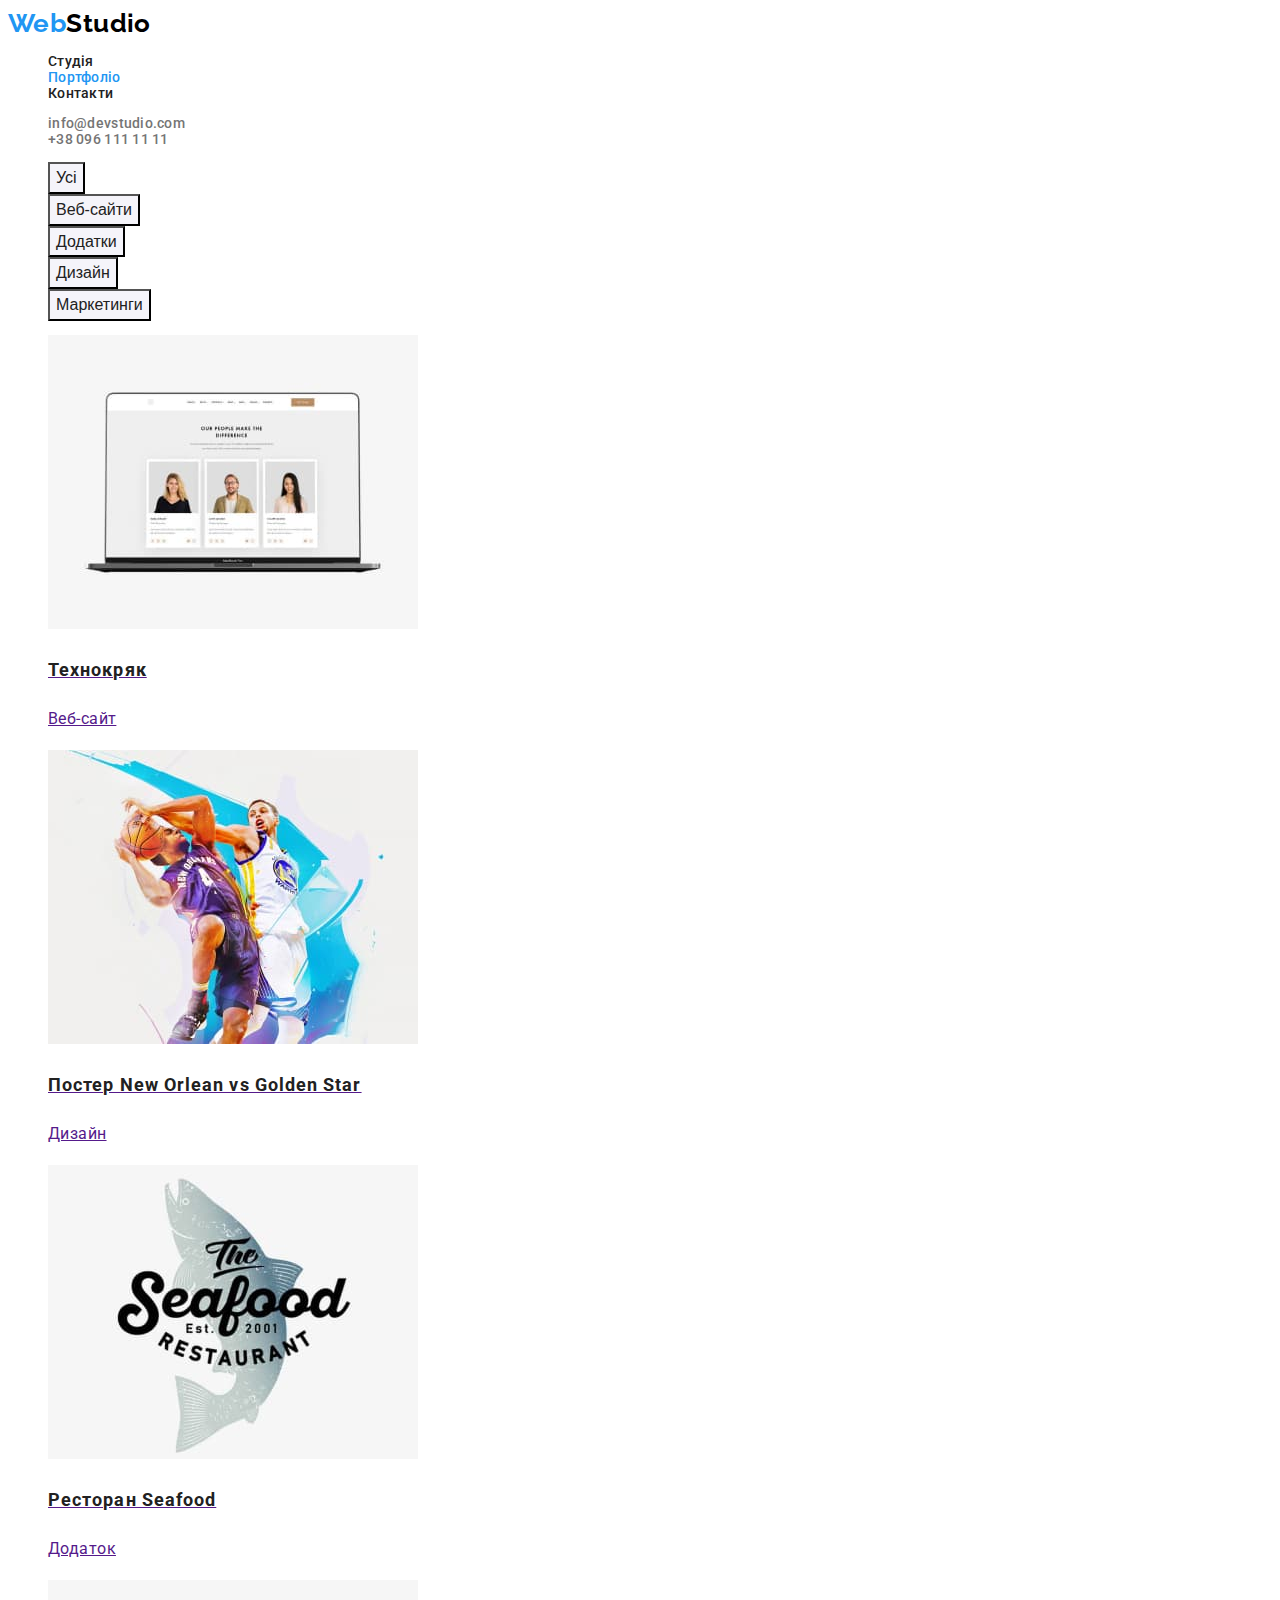
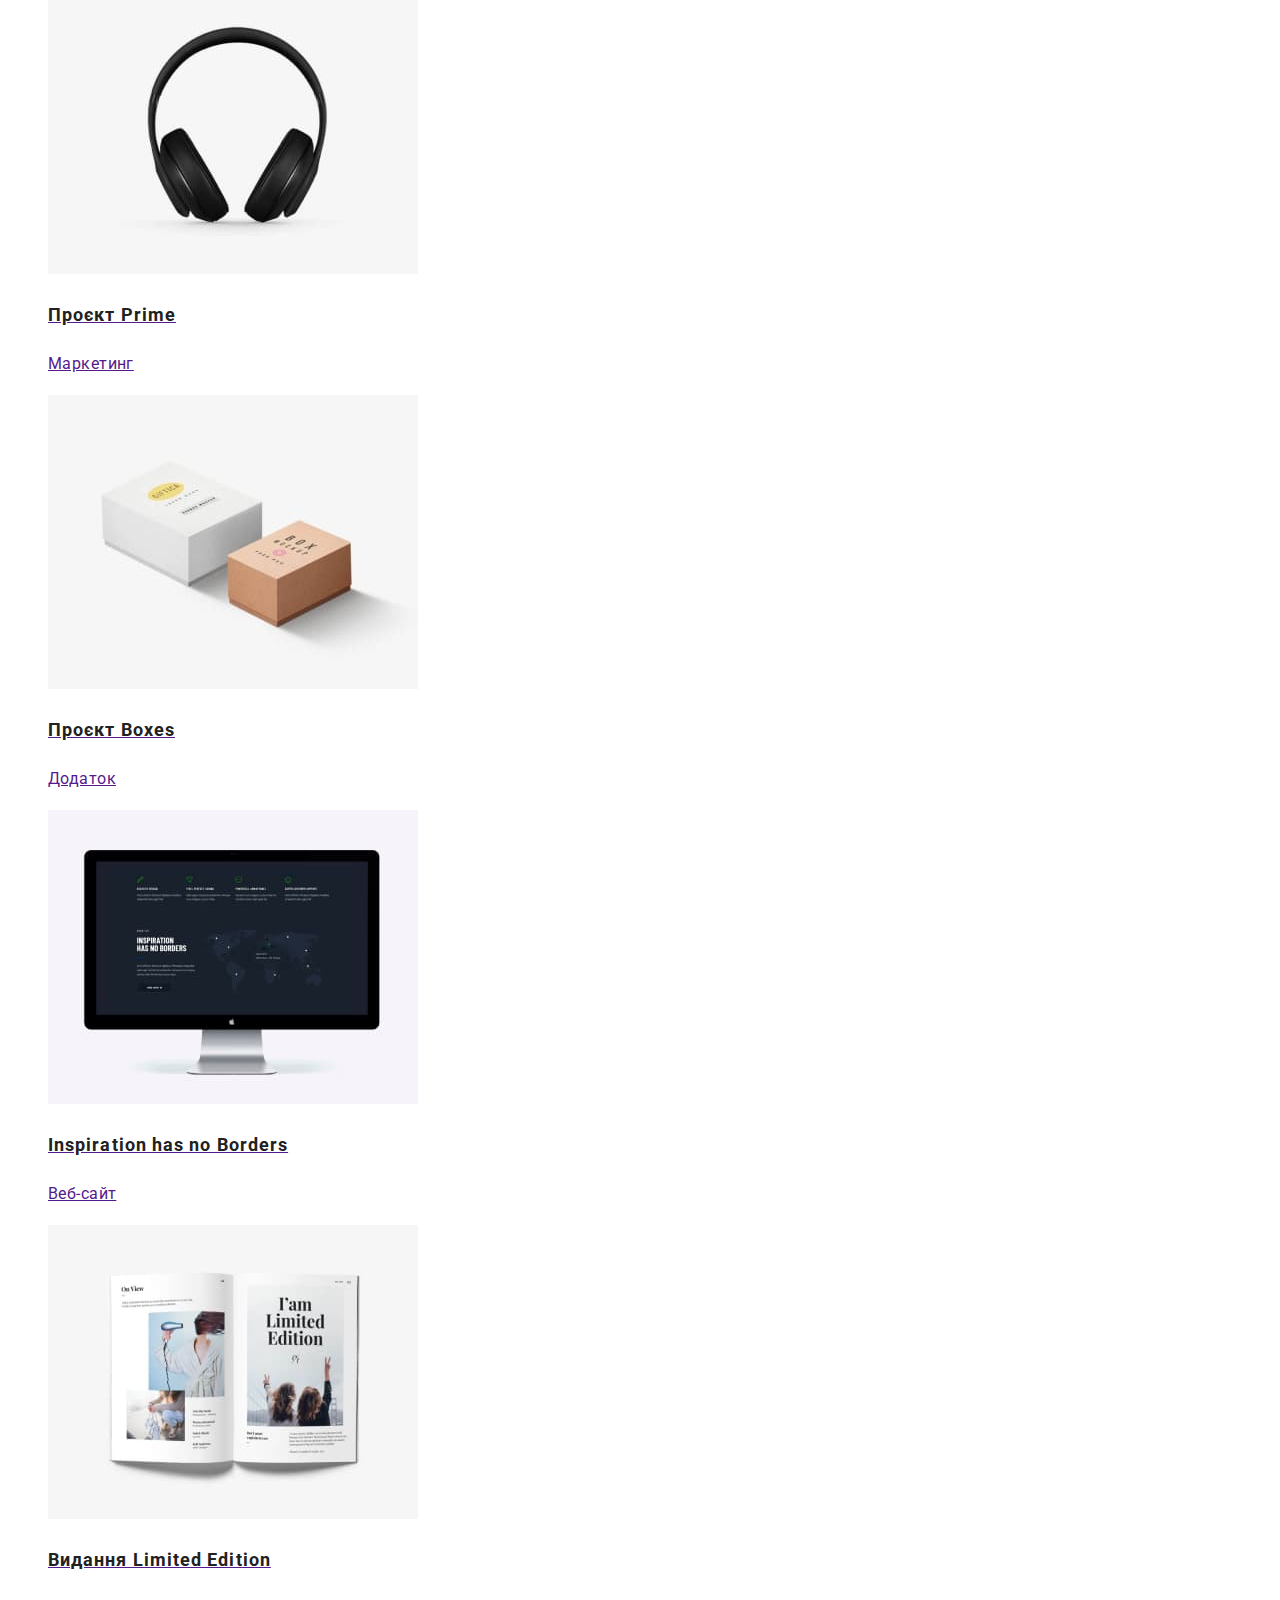
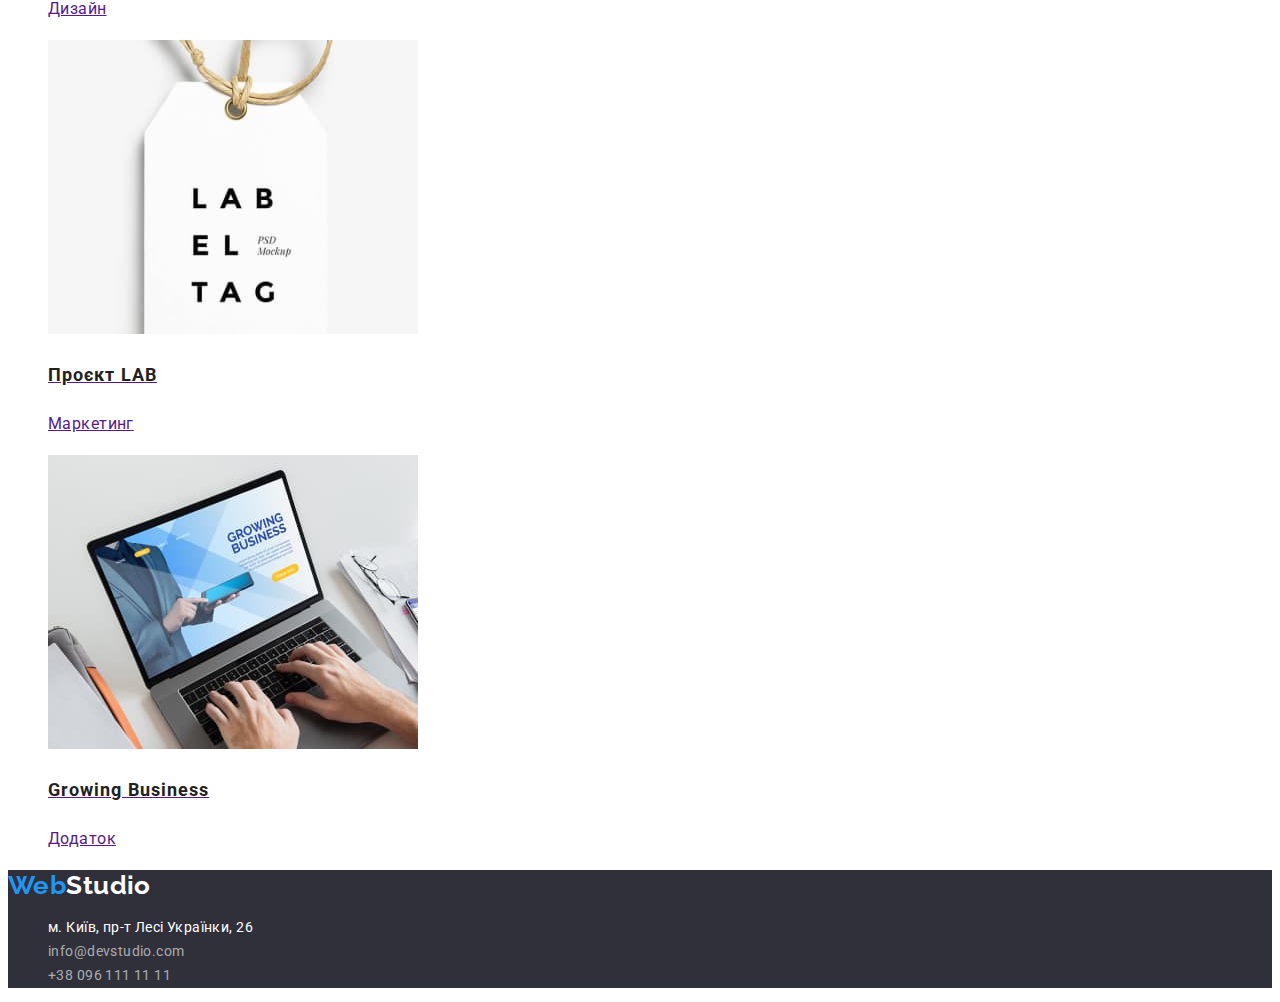
==== portfolio.html @ 7e8fb98e "added files from hw2" ====
<!DOCTYPE html>
<html lang="uk">
  <head>
    <meta charset="UTF-8" />
    <meta http-equiv="X-UA-Compatible" content="IE=edge" />
    <meta name="viewport" content="width=device-width, initial-scale=1.0" />
    <title>Портфоліо</title>
    <link rel="preconnect" href="https://fonts.googleapis.com" />
    <link rel="preconnect" href="https://fonts.gstatic.com" crossorigin />
    <link
      href="https://fonts.googleapis.com/css2?family=Raleway:wght@700&family=Roboto:wght@400;500;700;900&display=swap"
      rel="stylesheet"
    />
    <link rel="stylesheet" href="./css/styles.css" />
  </head>
  <body>
    <header>
      <nav>
        <a class="logo" href="index.html" lang="en"><span>Web</span>Studio</a>

        <ul class="nav-bar list">
          <li><a class="link" href="./index.html">Студія</a></li>
          <li><a class="link current" href="./portfolio.html">Портфоліо</a></li>
          <li><a class="link" href="">Контакти</a></li>
        </ul>
      </nav>
      <ul class="contact-bar list">
        <li>
          <a class="link" href="mailto:info@devstudio.com"
            >info@devstudio.com</a
          >
        </li>
        <li><a class="link" href="tel:+380961111111">+38 096 111 11 11</a></li>
      </ul>
    </header>
    <main>
      <section class="portfolio">
        <h1>Портфоліо</h1>
        <ul class="list">
          <li><button class="filter-button" type="button">Усі</button></li>
          <li>
            <button class="filter-button" type="button">Веб-сайти</button>
          </li>
          <li><button class="filter-button" type="button">Додатки</button></li>
          <li><button class="filter-button" type="button">Дизайн</button></li>
          <li>
            <button class="filter-button" type="button">Маркетинги</button>
          </li>
        </ul>
        <ul class="list">
          <li>
            <a href="">
              <img
                src="./images/portfolio1.jpg"
                alt="ноутбук з веб-сторінкою"
                width="370"
              />
              <h2>Технокряк</h2>
              <p>Веб-сайт</p>
            </a>
          </li>
          <li>
            <a href="">
              <img
                src="./images/portfolio2.jpg"
                alt="два баскетболісти"
                width="370"
              />
              <h2>Постер New Orlean vs Golden Star</h2>
              <p>Дизайн</p>
            </a>
          </li>
          <li>
            <a href="">
              <img
                src="./images/portfolio3.jpg"
                alt="назва закладу на фоні риби"
                width="370"
              />
              <h2>Ресторан Seafood</h2>
              <p>Додаток</p>
            </a>
          </li>
          <li>
            <a href="">
              <img
                src="./images/portfolio4.jpg"
                alt="великі чорні навушники"
                width="370"
              />
              <h2>Проєкт Prime</h2>
              <p>Маркетинг</p>
            </a>
          </li>
          <li>
            <a href="">
              <img
                src="./images/portfolio5.jpg"
                alt="дві картонні коробки"
                width="370"
              />
              <h2>Проєкт Boxes</h2>
              <p>Додаток</p>
            </a>
          </li>
          <li>
            <a href="">
              <img
                src="./images/portfolio6.jpg"
                alt="монітор з зображенням мапи та інтерфейсу"
                width="370"
              />
              <h2>Inspiration has no Borders</h2>
              <p>Веб-сайт</p>
            </a>
          </li>
          <li>
            <a href="">
              <img
                src="./images/portfolio7.jpg"
                alt="книга з ілюстраціями"
                width="370"
              />
              <h2>Видання Limited Edition</h2>
              <p>Дизайн</p>
            </a>
          </li>
          <li>
            <a href="">
              <img
                src="./images/portfolio8.jpg"
                alt="бірка з надписом на мотузці"
                width="370"
              />
              <h2>Проєкт LAB</h2>
              <p>Маркетинг</p>
            </a>
          </li>
          <li>
            <a href="">
              <img
                src="./images/portfolio9.jpg"
                alt="ноутбук з відкритою веб-сторінкою"
                width="370"
              />
              <h2>Growing Business</h2>
              <p>Додаток</p>
            </a>
          </li>
        </ul>
      </section>
    </main>
    <footer class="footer-wrap">
      <a class="logo" href="index.html"><span>Web</span>Studio</a>
      <address>
        <ul class="list">
          <li>
            <a
              class="address-item link"
              href="https://goo.gl/maps/MY8MadKQu6cBYBUQA"
              >м. Київ, пр-т Лесі Українки, 26</a
            >
          </li>
          <li>
            <a class="link" href="mailto:info@devstudio.com"
              >info@devstudio.com</a
            >
          </li>
          <li>
            <a class="link" href="tel:+380961111111">+38 096 111 11 11</a>
          </li>
        </ul>
      </address>
    </footer>
  </body>
</html>
---- css/styles.css ----
/* Main colors */
/* Background color & H1 header color  - #FFFFFF */
/* Second background color             - #F5F4FA */
/* Hero & Footer bg color              - #2F303A */
/* Main headers color                  - #212121 */
/* Hover & Company name color          - #2196F3 */
/* Company name color                  - #000000 */
/* Main text color                     - #757575 */
/* Footer contacts color               - rgba(255, 255, 255, 0.6) */

/* Portfolio */
/* Portfolio border color for articles - #EEEEEE; */

/* Common style */
:root {
    --primary-bg-color: #FFFFFF;
    --secondary-br-color: #F5F4FA;
    --footer-hero-color: #2F303A;
    --primary-header-color: #212121;
    --accent-color: #2196F3;
    --primary-text-color: #757575;
    --secondary-text-color: #FFFFFF;
    --footer-contacts-color: rgba(255, 255, 255, 0.6);
    --company-name-color: #000000;
    --portfolio-border-color: #EEEEEE;
}

.list {
    list-style: none;
}

.link {
    text-decoration: none;
    color: inherit;
}

body {
    font-family: 'Roboto', sans-serif;
    font-style: normal;
    font-weight: 400;
    font-size: 14px;
    line-height: 1.71;
    letter-spacing: 0.03em;
    color: var(--primary-text-color);
    background: var(--primary-bg-color);
}

/* Header */
.logo {
    font-family: 'Raleway', sans-serif;
    font-weight: 700;
    font-size: 26px;
    line-height: 1.2;
    text-decoration: none;
    color: var(--company-name-color);
}

.logo>span {
    color: var(--accent-color);
}

.nav-bar,
.contact-bar {
    font-weight: 500;
    font-size: 14px;
    line-height: 1.14;
    letter-spacing: 0.02em;
}

.nav-bar,
.nav-bar .link:visited {
    color: var(--primary-header-color);
}

.nav-bar .link:hover,
.nav-bar .link:focus,
.contact-bar .link:hover,
.contact-bar .link:focus,
.nav-bar .link.current {
    color: var(--accent-color);
}

/* Footer */
.footer-wrap {
    background-color: var(--footer-hero-color);
    color: var(--footer-contacts-color);
}

.footer-wrap .link {
    font-style: normal;
}

.footer-wrap .logo,
.address-item {
    color: var(--secondary-text-color);
}

.footer-wrap .link:hover,
.footer-wrap .linl:focus {
    color: var(--accent-color);
}

/* Main page (main) */
/* Section 1 (Hero) */
.hero {
    letter-spacing: 0.06em;
    background-color: var(--footer-hero-color);
    color: var(--secondary-text-color);
}

.hero h1 {
    font-weight: 900;
    font-size: 44px;
    line-height: 1.5;
    text-align: center;
    text-transform: uppercase;
}

.order-button {
    font-weight: 700;
    font-size: 16px;
    line-height: 1.88;
    text-align: center;
    background: var(--accent-color);
    color: inherit;
}

/* Section 2 (Features) */

.features h2 {
    display: none;
}

.features h3 {
    font-weight: 700;
    font-size: 14px;
    line-height: 1.14;
    text-transform: uppercase;
    color: var(--primary-header-color);
}

/* Section 3 (Occupation) */
.occupation h2 {
    font-weight: 700;
    font-size: 36px;
    line-height: 1.17;
    text-align: center;
    color: var(--primary-header-color);
}

/* Section 4 (Our team) */
.team {
    background-color: var(--secondary-br-color);
}

.team h2 {
    font-weight: 700;
    font-size: 36px;
    line-height: 1.17;
    text-align: center;
    color: var(--primary-header-color);
}

.team li {
    background-color: var(--primary-bg-color);
}

.team h3 {
    font-weight: 500;
    font-size: 16px;
    line-height: 1.19;
    text-align: center;
    color: var(--primary-header-color);
}

.team p {
    font-size: 16px;
    line-height: 1.19;
    text-align: center;
}

/* Portfolio page (main) */
/* Section 1 (Portfolio) */
.portfolio h1 {
    display: none;
}

.portfolio h2 {
    font-weight: 700;
    font-size: 18px;
    line-height: 2.0;
    letter-spacing: 0.06em;
    color: var(--primary-header-color);
}

.portfolio p {
    font-size: 16px;
    line-height: 1.88;
}


.filter-button {
    font-weight: 500;
    font-size: 16px;
    line-height: 1.62;
    text-align: center;
    background: var(--secondary-br-color);
    color: var(--primary-header-color);
}

.filter-button:hover {
    background: var(--accent-color);
    color: var(--secondary-text-color);
}
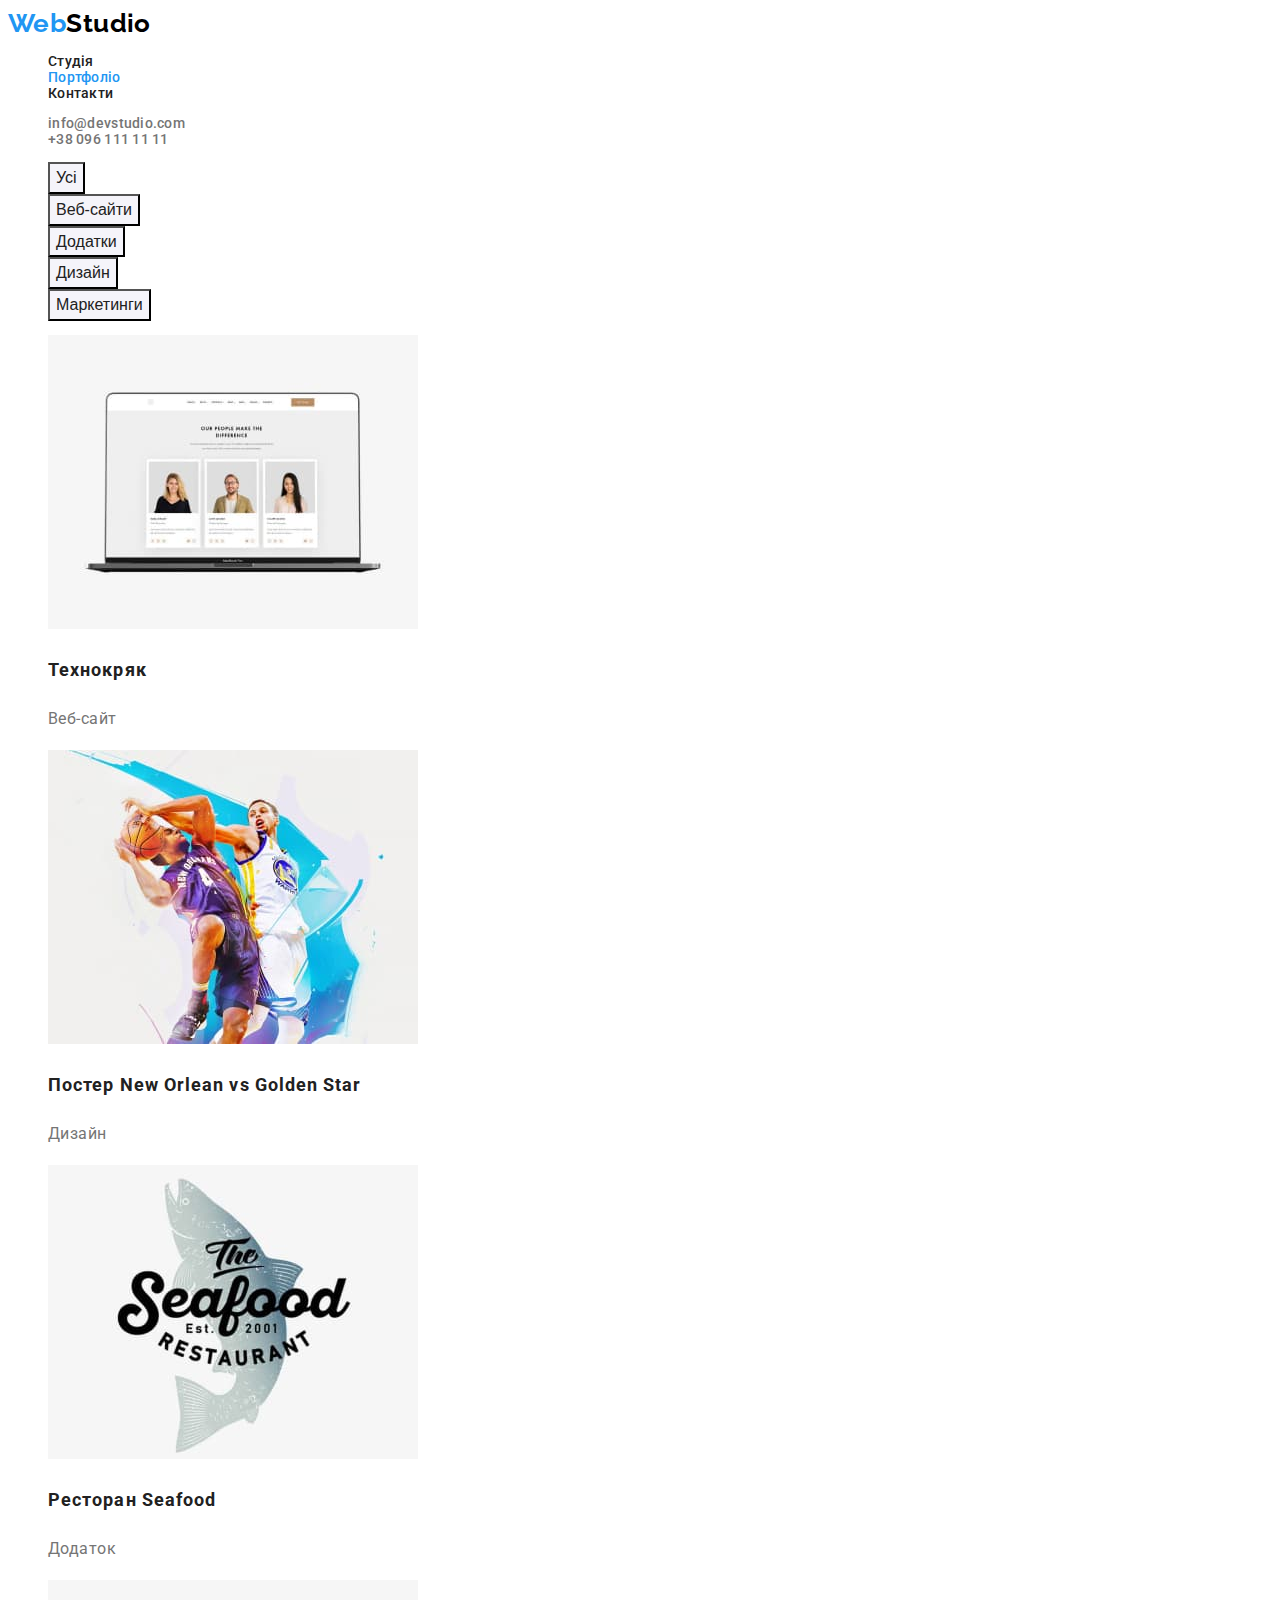
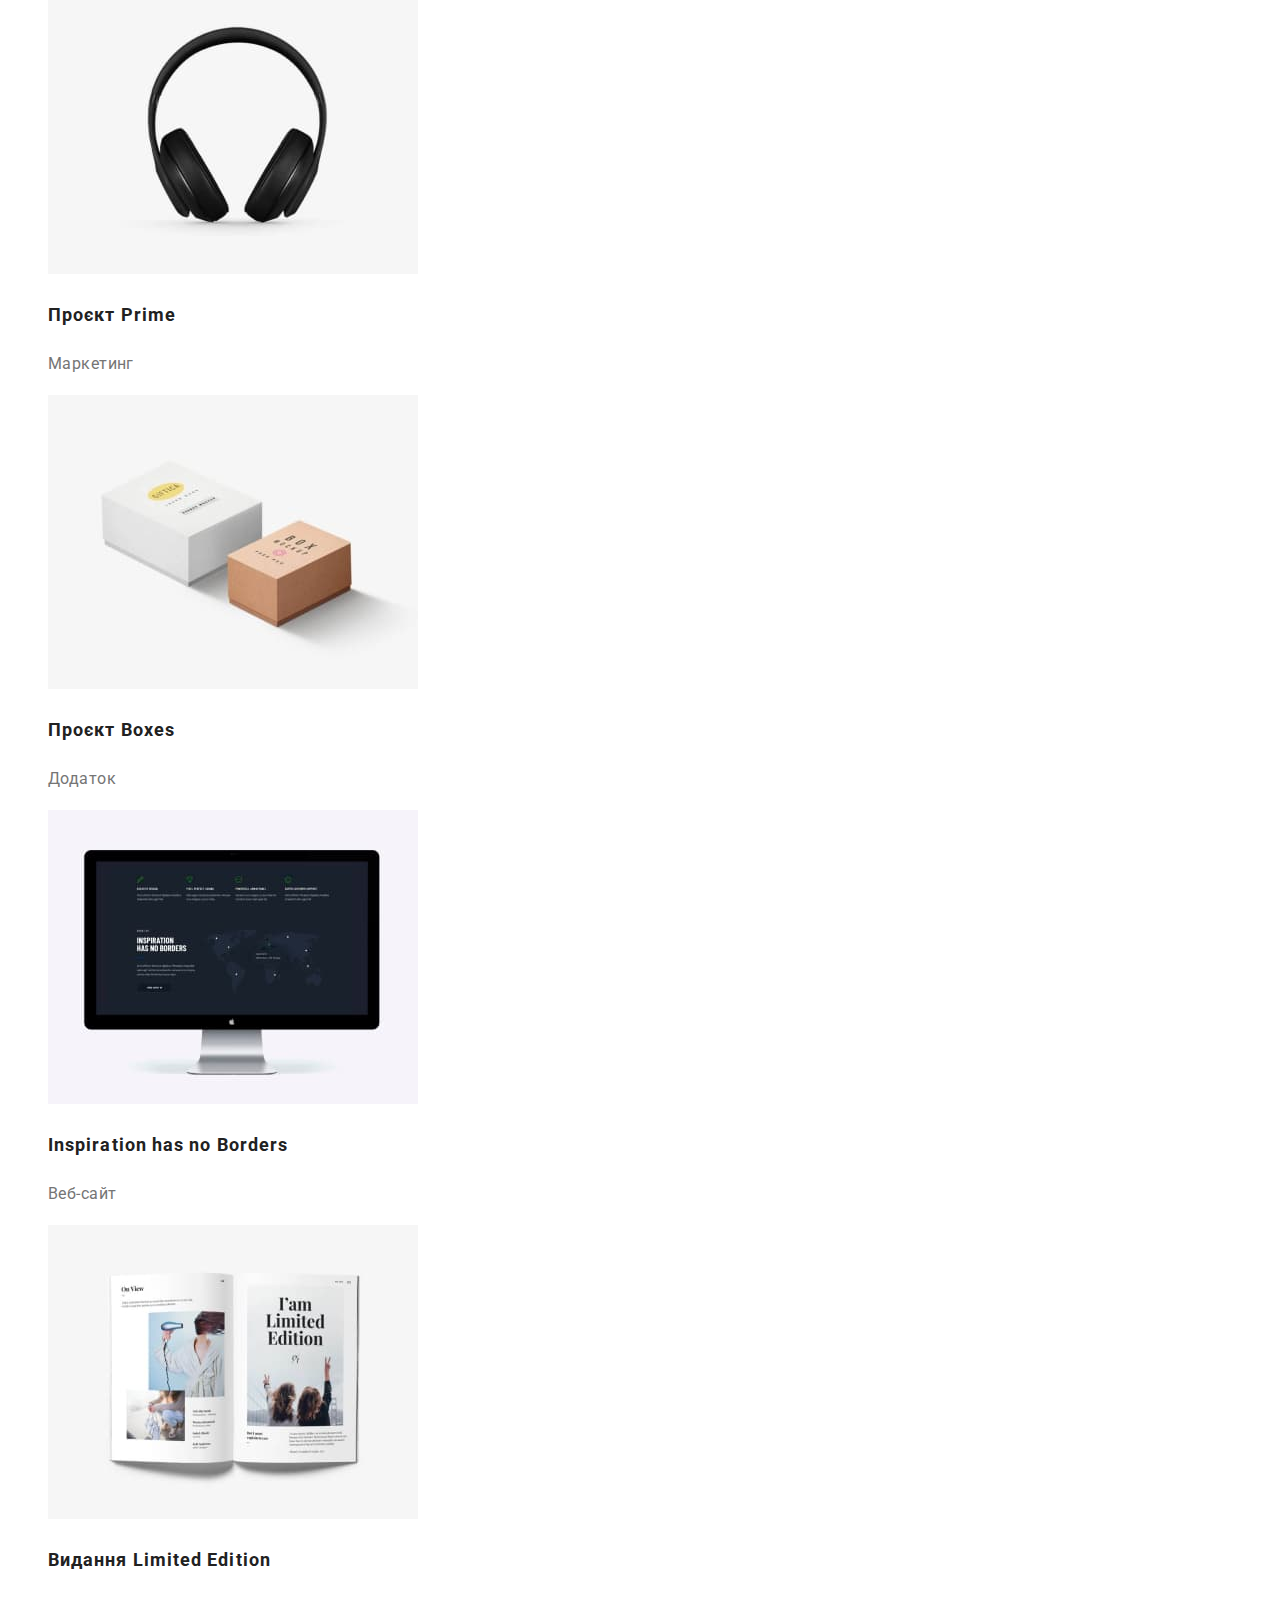
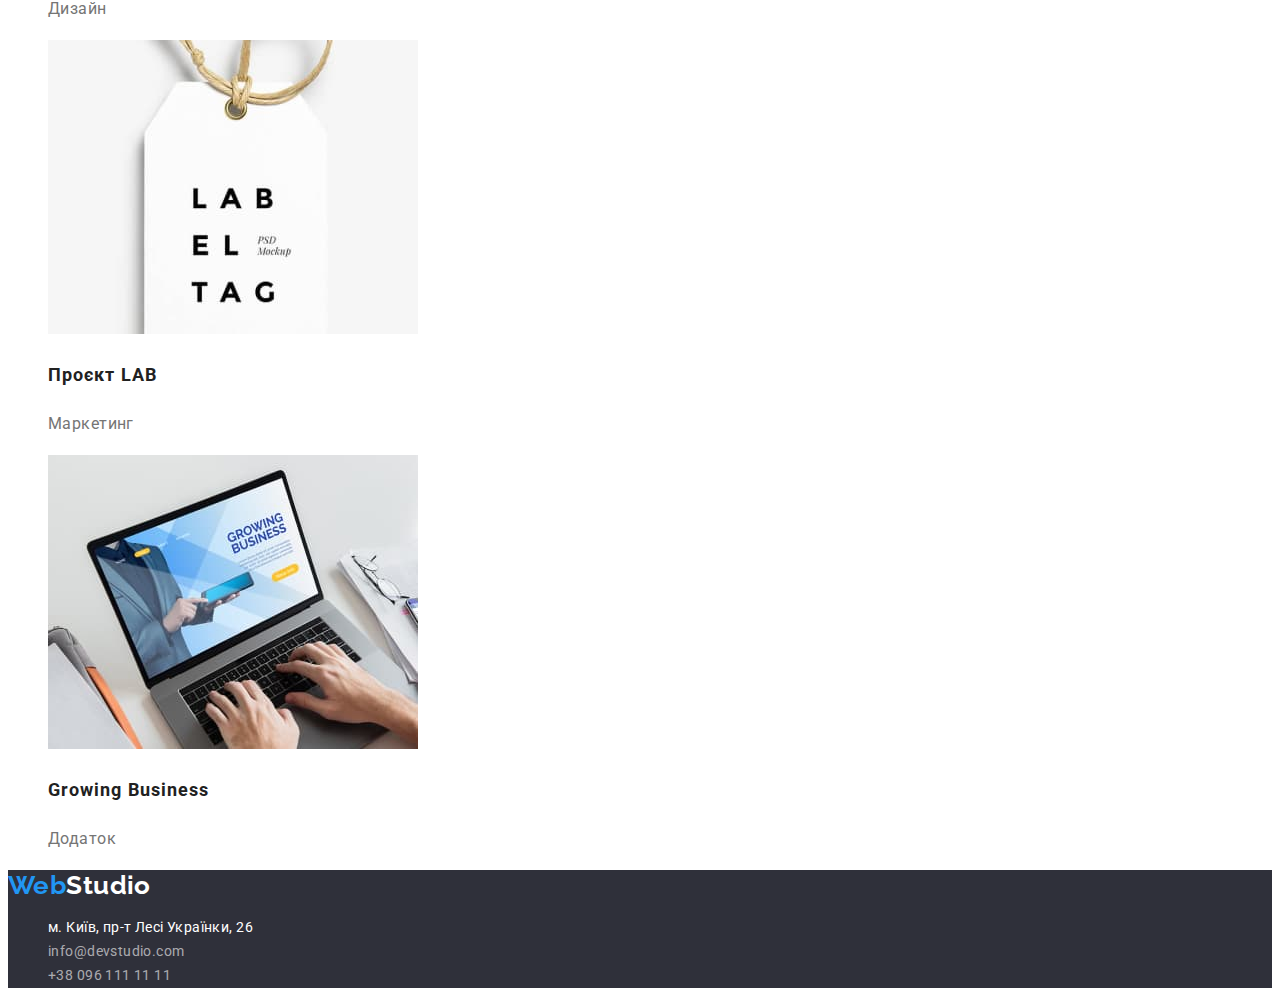
==== commit 6314acc2: "Update portfolio.html" ====
--- a/portfolio.html
+++ b/portfolio.html
@@ -49,7 +49,7 @@
         </ul>
         <ul class="list">
           <li>
-            <a href="">
+            <a class="link" href="">
               <img
                 src="./images/portfolio1.jpg"
                 alt="ноутбук з веб-сторінкою"
@@ -60,7 +60,7 @@
             </a>
           </li>
           <li>
-            <a href="">
+            <a class="link" href="">
               <img
                 src="./images/portfolio2.jpg"
                 alt="два баскетболісти"
@@ -71,7 +71,7 @@
             </a>
           </li>
           <li>
-            <a href="">
+            <a class="link" href="">
               <img
                 src="./images/portfolio3.jpg"
                 alt="назва закладу на фоні риби"
@@ -82,7 +82,7 @@
             </a>
           </li>
           <li>
-            <a href="">
+            <a class="link" href="">
               <img
                 src="./images/portfolio4.jpg"
                 alt="великі чорні навушники"
@@ -93,7 +93,7 @@
             </a>
           </li>
           <li>
-            <a href="">
+            <a class="link" href="">
               <img
                 src="./images/portfolio5.jpg"
                 alt="дві картонні коробки"
@@ -104,7 +104,7 @@
             </a>
           </li>
           <li>
-            <a href="">
+            <a class="link" href="">
               <img
                 src="./images/portfolio6.jpg"
                 alt="монітор з зображенням мапи та інтерфейсу"
@@ -115,7 +115,7 @@
             </a>
           </li>
           <li>
-            <a href="">
+            <a class="link" href="">
               <img
                 src="./images/portfolio7.jpg"
                 alt="книга з ілюстраціями"
@@ -126,7 +126,7 @@
             </a>
           </li>
           <li>
-            <a href="">
+            <a class="link" href="">
               <img
                 src="./images/portfolio8.jpg"
                 alt="бірка з надписом на мотузці"
@@ -137,7 +137,7 @@
             </a>
           </li>
           <li>
-            <a href="">
+            <a class="link" href="">
               <img
                 src="./images/portfolio9.jpg"
                 alt="ноутбук з відкритою веб-сторінкою"
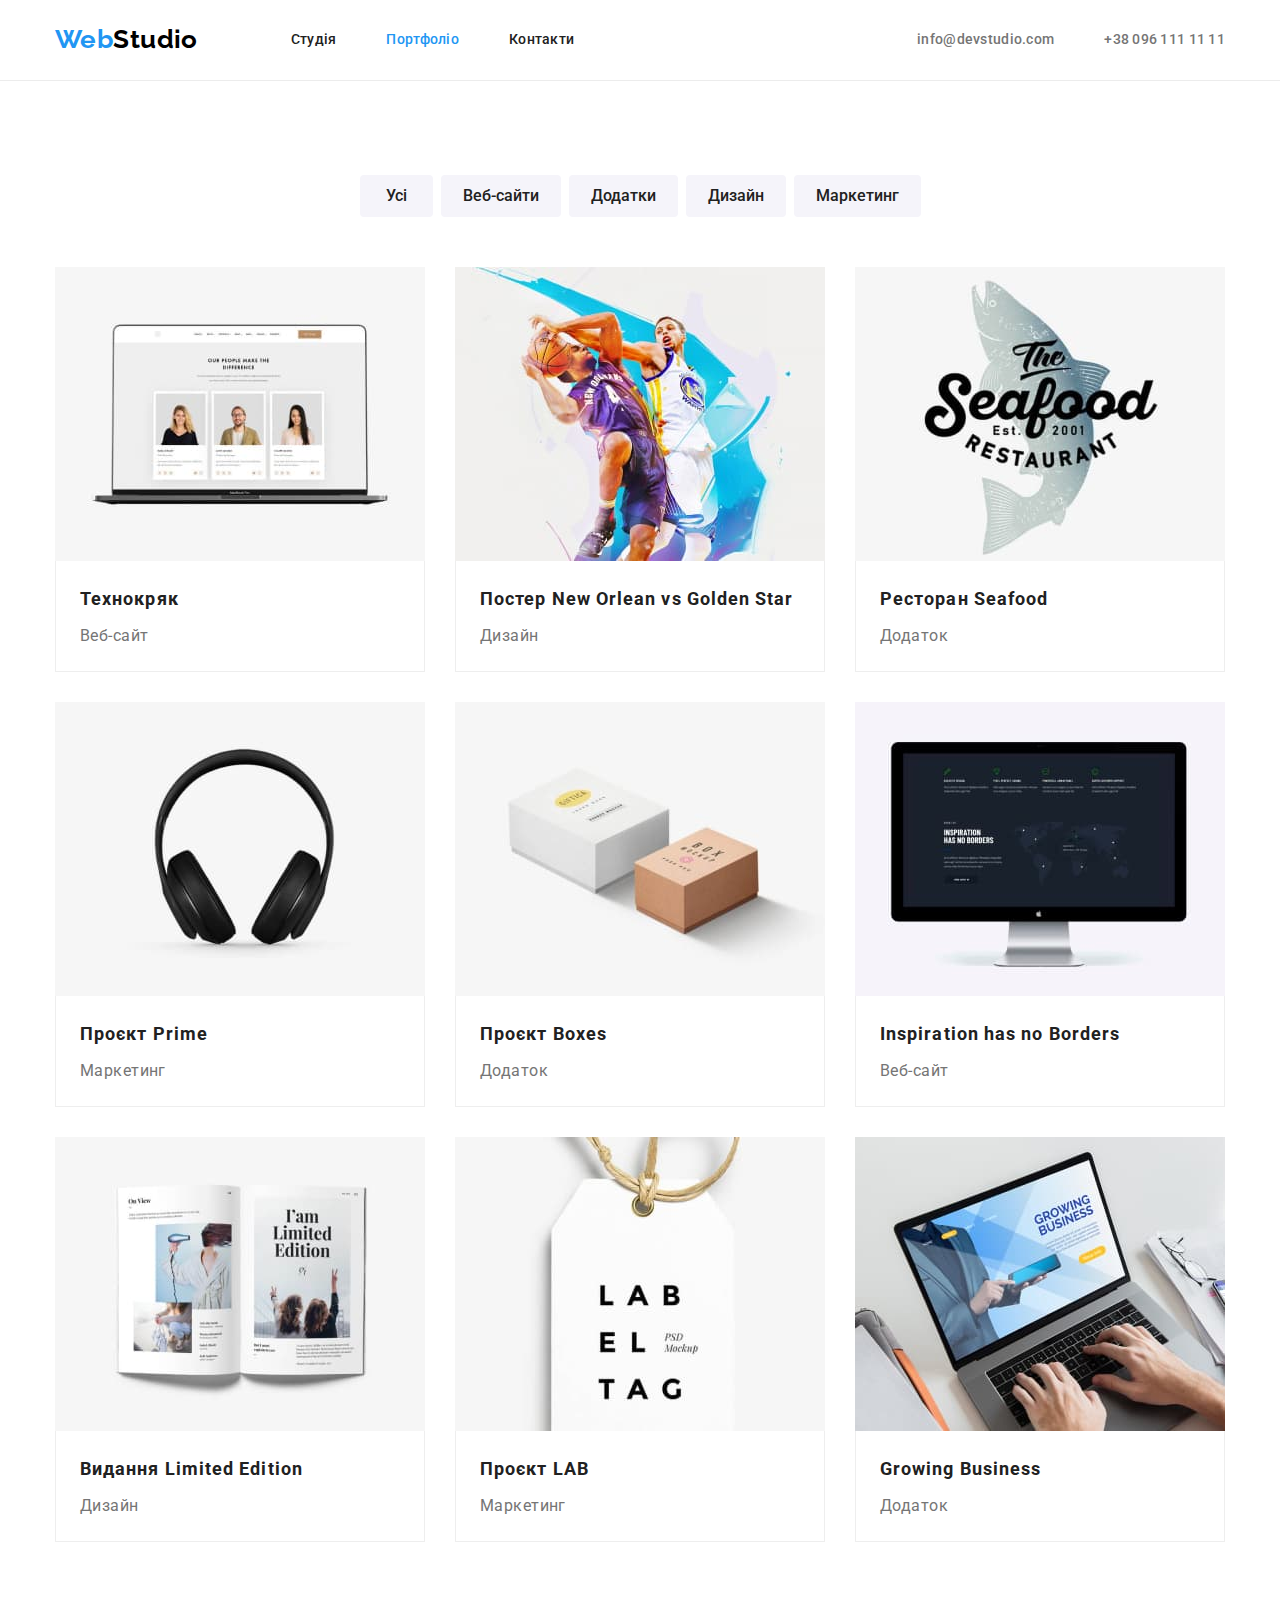
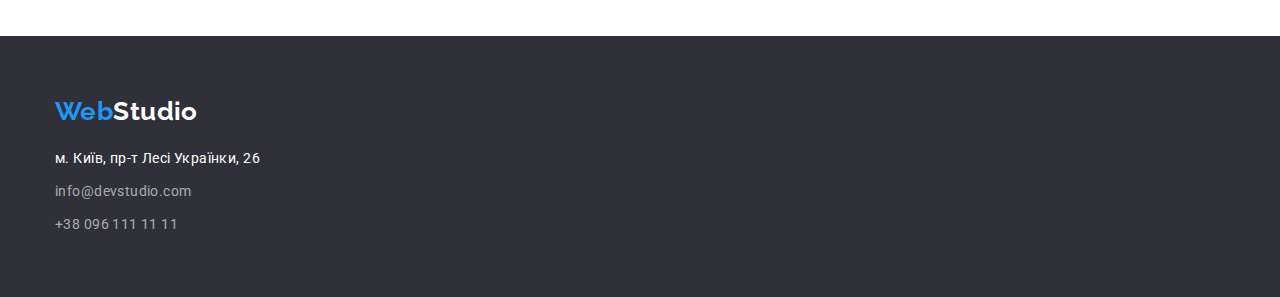
==== commit 56f611cc: "made sizes and position index&portfolio" ====
--- a/portfolio.html
+++ b/portfolio.html
@@ -11,156 +11,28 @@
       href="https://fonts.googleapis.com/css2?family=Raleway:wght@700&family=Roboto:wght@400;500;700;900&display=swap"
       rel="stylesheet"
     />
+    <link
+      rel="stylesheet"
+      href="https://cdnjs.cloudflare.com/ajax/libs/modern-normalize/1.0.0/modern-normalize.min.css"
+    />
     <link rel="stylesheet" href="./css/styles.css" />
   </head>
   <body>
-    <header>
-      <nav>
-        <a class="logo" href="index.html" lang="en"><span>Web</span>Studio</a>
-
-        <ul class="nav-bar list">
-          <li><a class="link" href="./index.html">Студія</a></li>
-          <li><a class="link current" href="./portfolio.html">Портфоліо</a></li>
-          <li><a class="link" href="">Контакти</a></li>
-        </ul>
-      </nav>
-      <ul class="contact-bar list">
-        <li>
-          <a class="link" href="mailto:info@devstudio.com"
-            >info@devstudio.com</a
+    <header class="header-wrap">
+      <div class="container">
+        <nav class="nav-wrap">
+          <a class="logo link" href="index.html" lang="en"
+            ><span>Web</span>Studio</a
           >
-        </li>
-        <li><a class="link" href="tel:+380961111111">+38 096 111 11 11</a></li>
-      </ul>
-    </header>
-    <main>
-      <section class="portfolio">
-        <h1>Портфоліо</h1>
-        <ul class="list">
-          <li><button class="filter-button" type="button">Усі</button></li>
-          <li>
-            <button class="filter-button" type="button">Веб-сайти</button>
-          </li>
-          <li><button class="filter-button" type="button">Додатки</button></li>
-          <li><button class="filter-button" type="button">Дизайн</button></li>
-          <li>
-            <button class="filter-button" type="button">Маркетинги</button>
-          </li>
-        </ul>
-        <ul class="list">
-          <li>
-            <a class="link" href="">
-              <img
-                src="./images/portfolio1.jpg"
-                alt="ноутбук з веб-сторінкою"
-                width="370"
-              />
-              <h2>Технокряк</h2>
-              <p>Веб-сайт</p>
-            </a>
-          </li>
-          <li>
-            <a class="link" href="">
-              <img
-                src="./images/portfolio2.jpg"
-                alt="два баскетболісти"
-                width="370"
-              />
-              <h2>Постер New Orlean vs Golden Star</h2>
-              <p>Дизайн</p>
-            </a>
-          </li>
-          <li>
-            <a class="link" href="">
-              <img
-                src="./images/portfolio3.jpg"
-                alt="назва закладу на фоні риби"
-                width="370"
-              />
-              <h2>Ресторан Seafood</h2>
-              <p>Додаток</p>
-            </a>
-          </li>
-          <li>
-            <a class="link" href="">
-              <img
-                src="./images/portfolio4.jpg"
-                alt="великі чорні навушники"
-                width="370"
-              />
-              <h2>Проєкт Prime</h2>
-              <p>Маркетинг</p>
-            </a>
-          </li>
-          <li>
-            <a class="link" href="">
-              <img
-                src="./images/portfolio5.jpg"
-                alt="дві картонні коробки"
-                width="370"
-              />
-              <h2>Проєкт Boxes</h2>
-              <p>Додаток</p>
-            </a>
-          </li>
-          <li>
-            <a class="link" href="">
-              <img
-                src="./images/portfolio6.jpg"
-                alt="монітор з зображенням мапи та інтерфейсу"
-                width="370"
-              />
-              <h2>Inspiration has no Borders</h2>
-              <p>Веб-сайт</p>
-            </a>
-          </li>
-          <li>
-            <a class="link" href="">
-              <img
-                src="./images/portfolio7.jpg"
-                alt="книга з ілюстраціями"
-                width="370"
-              />
-              <h2>Видання Limited Edition</h2>
-              <p>Дизайн</p>
-            </a>
-          </li>
-          <li>
-            <a class="link" href="">
-              <img
-                src="./images/portfolio8.jpg"
-                alt="бірка з надписом на мотузці"
-                width="370"
-              />
-              <h2>Проєкт LAB</h2>
-              <p>Маркетинг</p>
-            </a>
-          </li>
-          <li>
-            <a class="link" href="">
-              <img
-                src="./images/portfolio9.jpg"
-                alt="ноутбук з відкритою веб-сторінкою"
-                width="370"
-              />
-              <h2>Growing Business</h2>
-              <p>Додаток</p>
-            </a>
-          </li>
-        </ul>
-      </section>
-    </main>
-    <footer class="footer-wrap">
-      <a class="logo" href="index.html"><span>Web</span>Studio</a>
-      <address>
-        <ul class="list">
-          <li>
-            <a
-              class="address-item link"
-              href="https://goo.gl/maps/MY8MadKQu6cBYBUQA"
-              >м. Київ, пр-т Лесі Українки, 26</a
-            >
-          </li>
+          <ul class="nav-bar list">
+            <li><a class="link" href="./index.html">Студія</a></li>
+            <li>
+              <a class="link current" href="./portfolio.html">Портфоліо</a>
+            </li>
+            <li><a class="link" href="">Контакти</a></li>
+          </ul>
+        </nav>
+        <ul class="contact-bar list">
           <li>
             <a class="link" href="mailto:info@devstudio.com"
               >info@devstudio.com</a
@@ -170,7 +42,174 @@
             <a class="link" href="tel:+380961111111">+38 096 111 11 11</a>
           </li>
         </ul>
-      </address>
+      </div>
+    </header>
+    <main>
+      <section class="portfolio">
+        <div class="container">
+          <h1>Портфоліо</h1>
+          <ul class="filter-list list">
+            <li class="filter-item">
+              <button class="filter-button" type="button">Усі</button>
+            </li>
+            <li class="filter-item">
+              <button class="filter-button" type="button">Веб-сайти</button>
+            </li>
+            <li class="filter-item">
+              <button class="filter-button" type="button">Додатки</button>
+            </li>
+            <li class="filter-item">
+              <button class="filter-button" type="button">Дизайн</button>
+            </li>
+            <li class="filter-item">
+              <button class="filter-button" type="button">Маркетинг</button>
+            </li>
+          </ul>
+          <ul class="exapmple-list list">
+            <li class="exapmple-item">
+              <a class="link" href="">
+                <img
+                  src="./images/portfolio1.jpg"
+                  alt="ноутбук з веб-сторінкою"
+                  width="370"
+                />
+                <div class="example-description">
+                  <h2>Технокряк</h2>
+                  <p>Веб-сайт</p>
+                </div>
+              </a>
+            </li>
+            <li class="exapmple-item">
+              <a class="link" href="">
+                <img
+                  src="./images/portfolio2.jpg"
+                  alt="два баскетболісти"
+                  width="370"
+                />
+                <div class="example-description">
+                  <h2>Постер New Orlean vs Golden Star</h2>
+                  <p>Дизайн</p>
+                </div>
+              </a>
+            </li>
+            <li class="exapmple-item">
+              <a class="link" href="">
+                <img
+                  src="./images/portfolio3.jpg"
+                  alt="назва закладу на фоні риби"
+                  width="370"
+                />
+                <div class="example-description">
+                  <h2>Ресторан Seafood</h2>
+                  <p>Додаток</p>
+                </div>
+              </a>
+            </li>
+            <li class="exapmple-item">
+              <a class="link" href="">
+                <img
+                  src="./images/portfolio4.jpg"
+                  alt="великі чорні навушники"
+                  width="370"
+                />
+                <div class="example-description">
+                  <h2>Проєкт Prime</h2>
+                  <p>Маркетинг</p>
+                </div>
+              </a>
+            </li>
+            <li class="exapmple-item">
+              <a class="link" href="">
+                <img
+                  src="./images/portfolio5.jpg"
+                  alt="дві картонні коробки"
+                  width="370"
+                />
+                <div class="example-description">
+                  <h2>Проєкт Boxes</h2>
+                  <p>Додаток</p>
+                </div>
+              </a>
+            </li>
+            <li class="exapmple-item">
+              <a class="link" href="">
+                <img
+                  src="./images/portfolio6.jpg"
+                  alt="монітор з зображенням мапи та інтерфейсу"
+                  width="370"
+                />
+                <div class="example-description">
+                  <h2>Inspiration has no Borders</h2>
+                  <p>Веб-сайт</p>
+                </div>
+              </a>
+            </li>
+            <li class="exapmple-item">
+              <a class="link" href="">
+                <img
+                  src="./images/portfolio7.jpg"
+                  alt="книга з ілюстраціями"
+                  width="370"
+                />
+                <div class="example-description">
+                  <h2>Видання Limited Edition</h2>
+                  <p>Дизайн</p>
+                </div>
+              </a>
+            </li>
+            <li class="exapmple-item">
+              <a class="link" href="">
+                <img
+                  src="./images/portfolio8.jpg"
+                  alt="бірка з надписом на мотузці"
+                  width="370"
+                />
+                <div class="example-description">
+                  <h2>Проєкт LAB</h2>
+                  <p>Маркетинг</p>
+                </div>
+              </a>
+            </li>
+            <li class="exapmple-item">
+              <a class="link" href="">
+                <img
+                  src="./images/portfolio9.jpg"
+                  alt="ноутбук з відкритою веб-сторінкою"
+                  width="370"
+                />
+                <div class="example-description">
+                  <h2>Growing Business</h2>
+                  <p>Додаток</p>
+                </div>
+              </a>
+            </li>
+          </ul>
+        </div>
+      </section>
+    </main>
+    <footer class="footer-wrap">
+      <div class="container">
+        <a class="logo" href="index.html"><span>Web</span>Studio</a>
+        <address>
+          <ul class="list">
+            <li class="footer-list">
+              <a
+                class="address-item link"
+                href="https://goo.gl/maps/MY8MadKQu6cBYBUQA"
+                >м. Київ, пр-т Лесі Українки, 26</a
+              >
+            </li>
+            <li class="footer-list">
+              <a class="link" href="mailto:info@devstudio.com"
+                >info@devstudio.com</a
+              >
+            </li>
+            <li class="footer-list">
+              <a class="link" href="tel:+380961111111">+38 096 111 11 11</a>
+            </li>
+          </ul>
+        </address>
+      </div>
     </footer>
   </body>
 </html>
--- a/css/styles.css
+++ b/css/styles.css
@@ -23,15 +23,7 @@
     --footer-contacts-color: rgba(255, 255, 255, 0.6);
     --company-name-color: #000000;
     --portfolio-border-color: #EEEEEE;
-}
-
-.list {
-    list-style: none;
-}
-
-.link {
-    text-decoration: none;
-    color: inherit;
+    --header-border-color: #ECECEC;
 }
 
 body {
@@ -45,8 +37,51 @@
     background: var(--primary-bg-color);
 }
 
+h1,
+h2,
+h3,
+h4,
+h5,
+h6,
+ul,
+p {
+    padding: 0;
+    margin: 0;
+}
+
+.container {
+    width: 1200px;
+    margin: 0 auto;
+    padding: 94px 15px;
+}
+
+.list {
+    list-style: none;
+}
+
+.link {
+    text-decoration: none;
+    color: inherit;
+}
+
 /* Header */
+.header-wrap {
+    border-bottom-color: var(--header-border-color);
+    border-bottom-style: solid;
+    border-bottom-width: 1px;
+}
+
+header>.container {
+    display: flex;
+    align-items: center;
+    justify-content: space-between;
+    min-height: 80px;
+    padding: 0 15px;
+}
+
 .logo {
+    margin-right: 93px;
+
     font-family: 'Raleway', sans-serif;
     font-weight: 700;
     font-size: 26px;
@@ -55,12 +90,28 @@
     color: var(--company-name-color);
 }
 
+.nav-bar li:not(:last-child) {
+    margin-right: 50px;
+}
+
+.contact-bar li:not(:first-child) {
+    margin-left: 50px;
+}
+
 .logo>span {
     color: var(--accent-color);
 }
 
+.nav-wrap {
+    display: flex;
+    align-items: center;
+}
+
 .nav-bar,
 .contact-bar {
+    display: flex;
+    align-items: center;
+
     font-weight: 500;
     font-size: 14px;
     line-height: 1.14;
@@ -70,6 +121,13 @@
 .nav-bar,
 .nav-bar .link:visited {
     color: var(--primary-header-color);
+}
+
+.logo.link,
+.contact-bar .link,
+.nav-bar .link {
+    padding-top: 20px;
+    padding-bottom: 20px;
 }
 
 .nav-bar .link:hover,
@@ -81,6 +139,11 @@
 }
 
 /* Footer */
+footer>.container {
+    min-height: 252px;
+    padding: 60px 15px;
+}
+
 .footer-wrap {
     background-color: var(--footer-hero-color);
     color: var(--footer-contacts-color);
@@ -99,6 +162,17 @@
 .footer-wrap .linl:focus {
     color: var(--accent-color);
 }
+
+.footer-wrap .logo {
+    display: block;
+    margin-bottom: 20px;
+    margin-right: 0;
+}
+
+.footer-list:not(:last-child) {
+    margin-bottom: 9px;
+}
+
 
 /* Main page (main) */
 /* Section 1 (Hero) */
@@ -106,32 +180,59 @@
     letter-spacing: 0.06em;
     background-color: var(--footer-hero-color);
     color: var(--secondary-text-color);
+    text-align: center;
+}
+
+.hero>.container {
+    min-height: 600px;
+    padding: 200px 0;
 }
 
 .hero h1 {
+    margin-bottom: 30px;
+
     font-weight: 900;
     font-size: 44px;
     line-height: 1.5;
-    text-align: center;
     text-transform: uppercase;
 }
 
 .order-button {
+    width: 216px;
+    height: 50px;
+    border-radius: 4px;
+
     font-weight: 700;
     font-size: 16px;
     line-height: 1.88;
-    text-align: center;
+
     background: var(--accent-color);
-    color: inherit;
+    color: var(--secondary-text-color);
+
+    border-color: transparent;
+    box-shadow: 0px 4px 4px rgba(0, 0, 0, 0.15);
 }
 
 /* Section 2 (Features) */
+.features>.container {
+    padding-bottom: 0;
+}
 
 .features h2 {
     display: none;
 }
 
-.features h3 {
+.features-list {
+    display: flex;
+}
+
+.features-item:not(:last-child) {
+    margin-right: 30px;
+}
+
+.features-item h3 {
+    margin-bottom: 10px;
+
     font-weight: 700;
     font-size: 14px;
     line-height: 1.14;
@@ -140,17 +241,35 @@
 }
 
 /* Section 3 (Occupation) */
+.occupation img {
+    display: block;
+}
+
 .occupation h2 {
     font-weight: 700;
     font-size: 36px;
     line-height: 1.17;
     text-align: center;
     color: var(--primary-header-color);
+    margin-bottom: 50px;
+}
+
+.occupation-list {
+    display: flex;
+}
+
+.occupation-item:not(:last-child) {
+    margin-right: 30px;
 }
 
 /* Section 4 (Our team) */
+.team img {
+    display: block;
+}
+
 .team {
     background-color: var(--secondary-br-color);
+
 }
 
 .team h2 {
@@ -159,21 +278,37 @@
     line-height: 1.17;
     text-align: center;
     color: var(--primary-header-color);
-}
-
-.team li {
+    margin-bottom: 50px;
+}
+
+.team-list {
+    display: flex;
+}
+
+.team-item {
     background-color: var(--primary-bg-color);
-}
-
-.team h3 {
+    border-bottom-left-radius: 4px;
+    border-bottom-right-radius: 4px;
+}
+
+.team-item:not(:last-child) {
+    margin-right: 30px;
+}
+
+.team-description {
+    padding: 30px 0;
+}
+
+.team-description h3 {
     font-weight: 500;
     font-size: 16px;
     line-height: 1.19;
     text-align: center;
     color: var(--primary-header-color);
-}
-
-.team p {
+    margin-bottom: 10px;
+}
+
+.team-description p {
     font-size: 16px;
     line-height: 1.19;
     text-align: center;
@@ -185,7 +320,64 @@
     display: none;
 }
 
-.portfolio h2 {
+.portfolio img {
+    display: block;
+}
+
+.filter-list {
+    display: flex;
+    justify-content: center;
+    margin-bottom: 50px;
+}
+
+.filter-item:not(:last-child) {
+    margin-right: 8px;
+}
+
+.filter-button {
+    min-width: 73px;
+
+    padding: 6px 20px;
+    border-color: transparent;
+    border-radius: 4px;
+
+    font-weight: 500;
+    font-size: 16px;
+    line-height: 1.62;
+    text-align: center;
+    background: var(--secondary-br-color);
+    color: var(--primary-header-color);
+}
+
+.filter-button:hover {
+    background: var(--accent-color);
+    color: var(--secondary-text-color);
+}
+
+.exapmple-list {
+    display: flex;
+    flex-wrap: wrap;
+}
+
+.exapmple-item:not(:nth-child(3n)) {
+    margin-right: 30px;
+}
+
+.exapmple-item:not(:nth-last-child(-n + 3)) {
+    margin-bottom: 30px;
+}
+
+.example-description {
+
+    border-left: 1px solid var(--portfolio-border-color);
+    border-right: 1px solid var(--portfolio-border-color);
+    border-bottom: 1px solid var(--portfolio-border-color);
+
+    padding: 20px 24px;
+}
+
+.example-description h2 {
+    margin-bottom: 4px;
     font-weight: 700;
     font-size: 18px;
     line-height: 2.0;
@@ -193,22 +385,7 @@
     color: var(--primary-header-color);
 }
 
-.portfolio p {
+.example-description p {
     font-size: 16px;
     line-height: 1.88;
-}
-
-
-.filter-button {
-    font-weight: 500;
-    font-size: 16px;
-    line-height: 1.62;
-    text-align: center;
-    background: var(--secondary-br-color);
-    color: var(--primary-header-color);
-}
-
-.filter-button:hover {
-    background: var(--accent-color);
-    color: var(--secondary-text-color);
 }